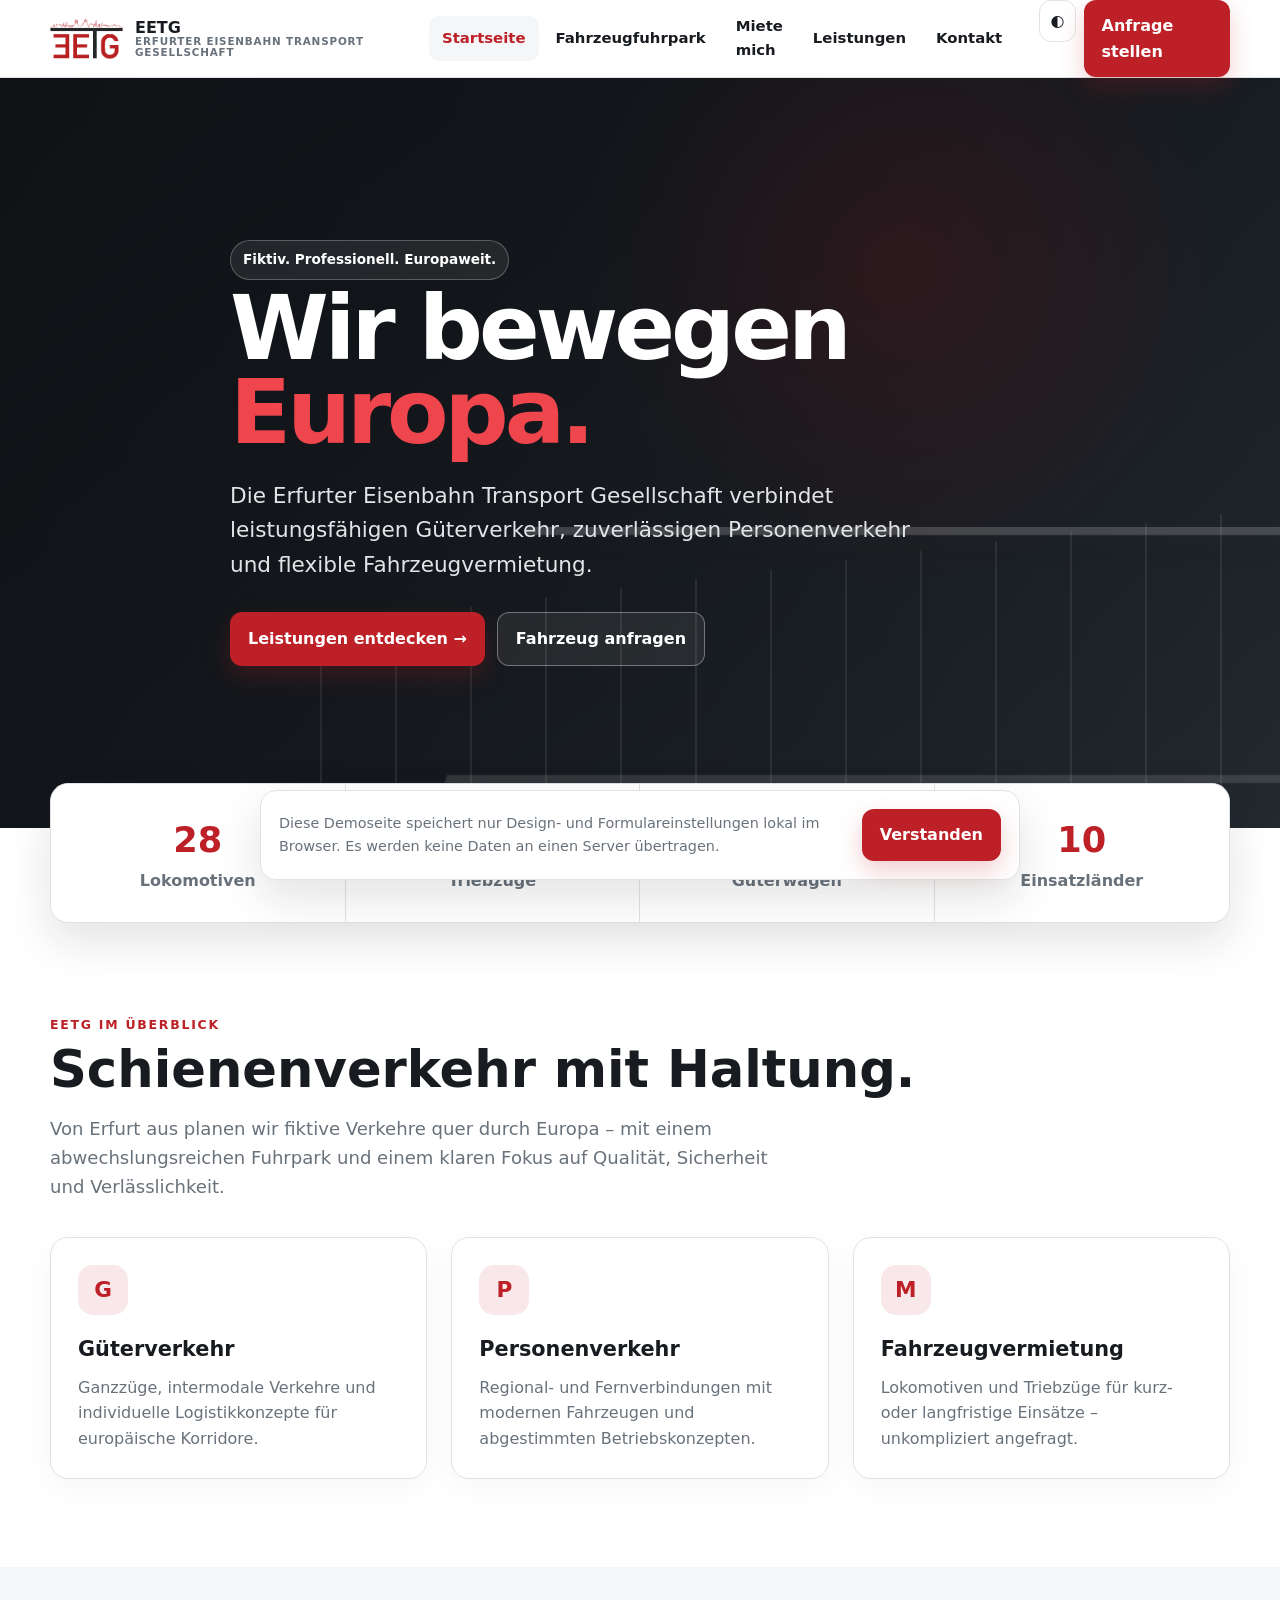
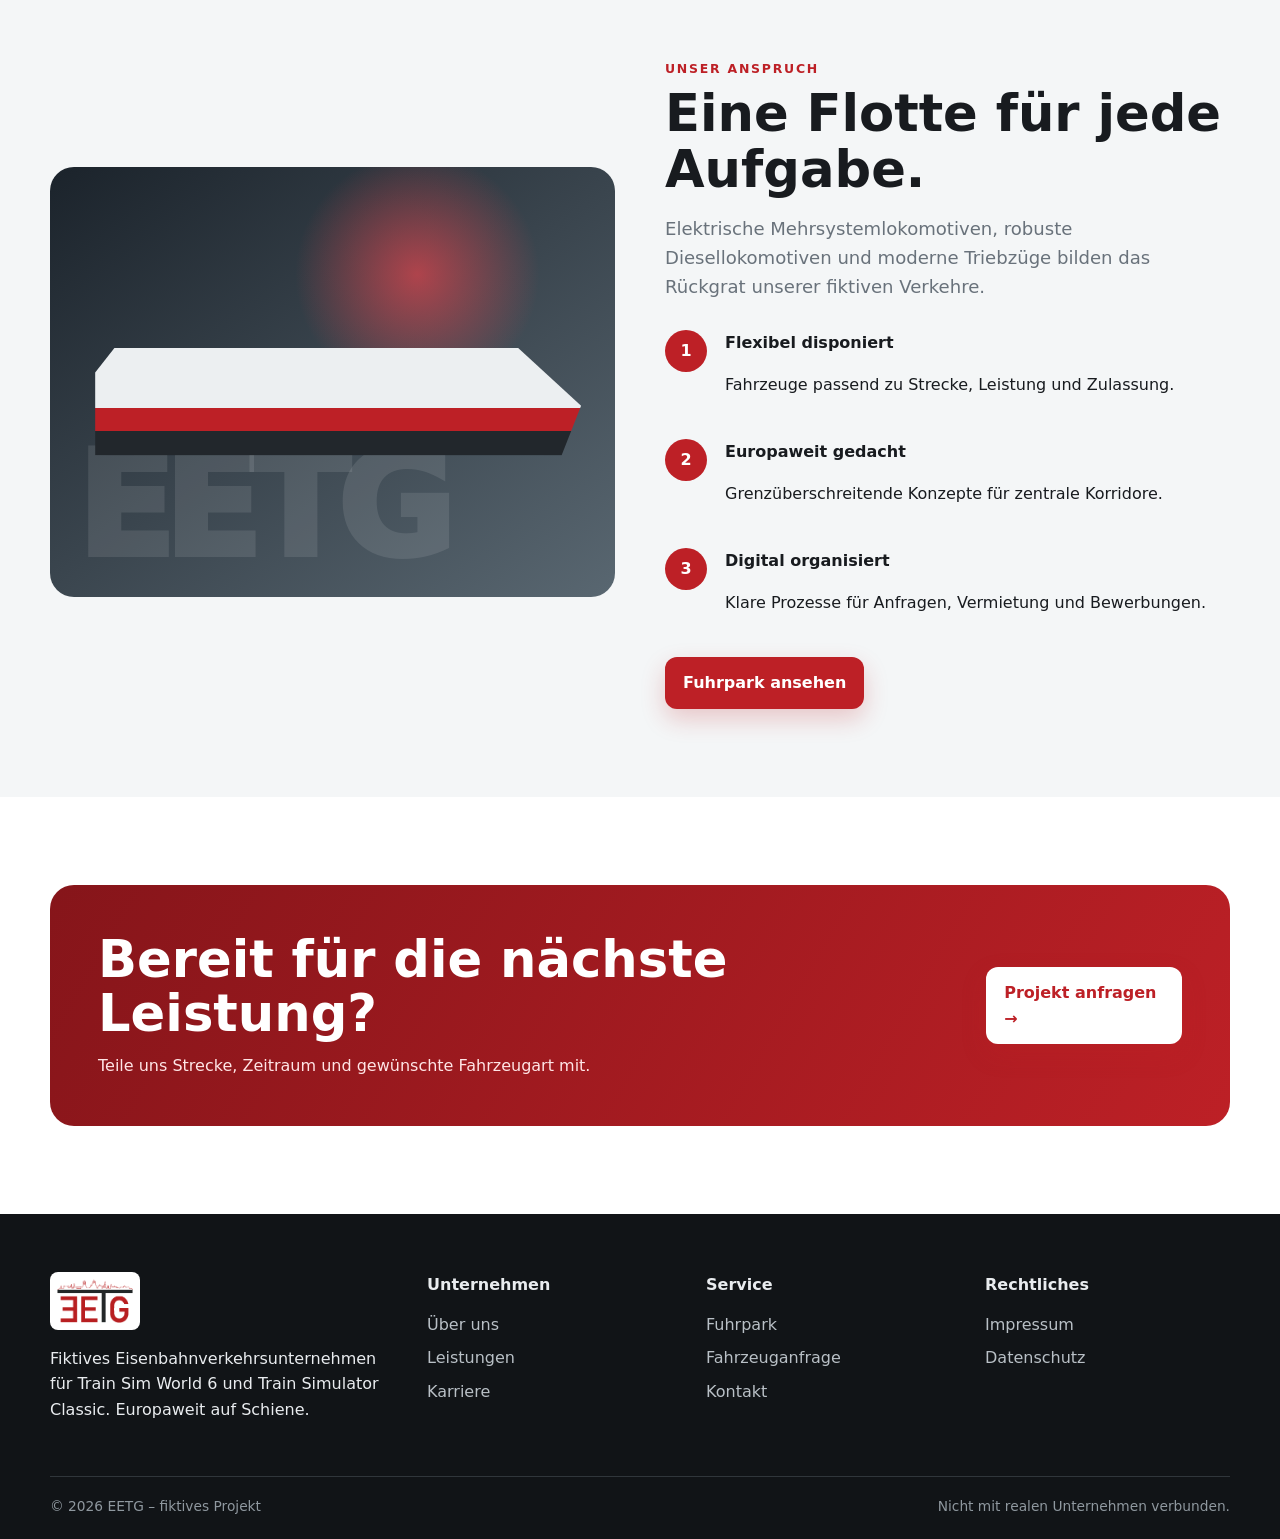
==== index.html @ 526b8f8b "Add files via upload" ====
<!doctype html><html lang="de"><head><meta charset="utf-8"><meta name="viewport" content="width=device-width,initial-scale=1"><meta name="description" content="EETG – fiktives europäisches Eisenbahnverkehrsunternehmen für Güterverkehr, Personenverkehr und Fahrzeugvermietung."><title>Startseite | EETG</title><meta name="theme-color" content="#b5121b"><meta name="robots" content="index,follow"><link rel="icon" href="./favicon.ico" sizes="any"><link rel="icon" type="image/png" sizes="32x32" href="./assets/img/favicon-32x32.png"><link rel="apple-touch-icon" href="./assets/img/apple-touch-icon.png"><link rel="manifest" href="./manifest.webmanifest"><meta property="og:type" content="website"><meta property="og:locale" content="de_DE"><meta property="og:site_name" content="EETG"><meta property="og:title" content="Startseite | EETG"><meta property="og:description" content="EETG – fiktives europäisches Eisenbahnverkehrsunternehmen für Güterverkehr, Personenverkehr und Fahrzeugvermietung."><meta property="og:image" content="assets/img/icon-512.png"><meta name="twitter:card" content="summary_large_image"><link rel="stylesheet" href="./assets/css/style.css"></head><body><header class="header"><div class="container nav"><a class="brand" href="index.html"><img src="./assets/img/eetg-logo.png" alt="EETG Logo"><span class="brand-text">EETG<small>ERFURTER EISENBAHN TRANSPORT GESELLSCHAFT</small></span></a><nav class="nav-links"><a href="index.html">Startseite</a><a href="fuhrpark.html">Fahrzeugfuhrpark</a><a href="miete.html">Miete mich</a><a href="leistungen.html">Leistungen</a><a href="kontakt.html">Kontakt</a></nav><div class="nav-actions"><button class="icon-btn" id="themeToggle" aria-label="Farbschema wechseln">◐</button><a class="cta" href="kontakt.html">Anfrage stellen</a><button class="menu-btn" id="menuToggle" aria-label="Menü öffnen">☰</button></div></div></header><main><section class="hero"><div class="container hero-content"><span class="hero-badge"><i></i> Fiktiv. Professionell. Europaweit.</span><h1>Wir bewegen<br><span>Europa.</span></h1><p>Die Erfurter Eisenbahn Transport Gesellschaft verbindet leistungsfähigen Güterverkehr, zuverlässigen Personenverkehr und flexible Fahrzeugvermietung.</p><div class="hero-actions"><a class="cta" href="leistungen.html">Leistungen entdecken →</a><a class="cta secondary" href="miete.html">Fahrzeug anfragen</a></div></div></section>
<div class="stats"><div class="container stats-panel"><div class="stat"><strong>28</strong><span>Lokomotiven</span></div><div class="stat"><strong>16</strong><span>Triebzüge</span></div><div class="stat"><strong>420</strong><span>Güterwagen</span></div><div class="stat"><strong>10</strong><span>Einsatzländer</span></div></div></div>
<section class="section" id="unternehmen"><div class="container"><span class="eyebrow">EETG im Überblick</span><h2 class="section-title">Schienenverkehr mit Haltung.</h2><p class="lead">Von Erfurt aus planen wir fiktive Verkehre quer durch Europa – mit einem abwechslungsreichen Fuhrpark und einem klaren Fokus auf Qualität, Sicherheit und Verlässlichkeit.</p><div class="grid grid-3" style="margin-top:35px"><article class="card reveal"><div class="icon">G</div><h3>Güterverkehr</h3><p>Ganzzüge, intermodale Verkehre und individuelle Logistikkonzepte für europäische Korridore.</p></article><article class="card reveal"><div class="icon">P</div><h3>Personenverkehr</h3><p>Regional- und Fernverbindungen mit modernen Fahrzeugen und abgestimmten Betriebskonzepten.</p></article><article class="card reveal"><div class="icon">M</div><h3>Fahrzeugvermietung</h3><p>Lokomotiven und Triebzüge für kurz- oder langfristige Einsätze – unkompliziert angefragt.</p></article></div></div></section>
<section class="section section-soft"><div class="container feature-line"><div class="visual reveal"></div><div class="reveal"><span class="eyebrow">Unser Anspruch</span><h2 class="section-title">Eine Flotte für jede Aufgabe.</h2><p class="lead">Elektrische Mehrsystemlokomotiven, robuste Diesellokomotiven und moderne Triebzüge bilden das Rückgrat unserer fiktiven Verkehre.</p><div class="steps" style="margin-top:28px"><div class="step"><div><b>Flexibel disponiert</b><p>Fahrzeuge passend zu Strecke, Leistung und Zulassung.</p></div></div><div class="step"><div><b>Europaweit gedacht</b><p>Grenzüberschreitende Konzepte für zentrale Korridore.</p></div></div><div class="step"><div><b>Digital organisiert</b><p>Klare Prozesse für Anfragen, Vermietung und Bewerbungen.</p></div></div></div><a class="cta" href="fuhrpark.html">Fuhrpark ansehen</a></div></div></section>
<section class="section"><div class="container banner reveal"><div><h2>Bereit für die nächste Leistung?</h2><p>Teile uns Strecke, Zeitraum und gewünschte Fahrzeugart mit.</p></div><a class="cta" href="kontakt.html">Projekt anfragen →</a></div></section></main><footer class="footer"><div class="container"><div class="footer-grid"><div><img src="./assets/img/eetg-logo.png" alt="EETG"><p>Fiktives Eisenbahnverkehrsunternehmen für Train Sim World 6 und Train Simulator Classic. Europaweit auf Schiene.</p></div><div><h4>Unternehmen</h4><a href="index.html#unternehmen">Über uns</a><a href="leistungen.html">Leistungen</a><a href="kontakt.html#bewerbung">Karriere</a></div><div><h4>Service</h4><a href="fuhrpark.html">Fuhrpark</a><a href="miete.html">Fahrzeuganfrage</a><a href="kontakt.html">Kontakt</a></div><div><h4>Rechtliches</h4><a href="impressum.html">Impressum</a><a href="datenschutz.html">Datenschutz</a></div></div><div class="footer-bottom"><span>© 2026 EETG – fiktives Projekt</span><span>Nicht mit realen Unternehmen verbunden.</span></div></div></footer><button class="to-top" id="toTop" aria-label="Nach oben">↑</button><div class="cookie" id="cookie"><p>Diese Demoseite speichert nur Design- und Formulareinstellungen lokal im Browser. Es werden keine Daten an einen Server übertragen.</p><button class="cta" id="cookieAccept">Verstanden</button></div><script src="./assets/data/seiten/startseite.js"></script><script src="./assets/js/content-loader.js"></script><script src="./assets/js/app.js"></script></body></html>
---- assets/css/style.css ----
/* EETG Corporate Website */
:root{--red:#bd2026;--red-dark:#86151a;--ink:#181b1f;--steel:#343a40;--muted:#69727b;--line:#dfe3e6;--paper:#fff;--soft:#f4f6f7;--success:#138a57;--shadow:0 18px 45px rgba(24,27,31,.12);--radius:18px;--header:78px}
*{box-sizing:border-box}html{scroll-behavior:smooth}body{margin:0;font-family:Inter,ui-sans-serif,system-ui,-apple-system,"Segoe UI",sans-serif;color:var(--ink);background:var(--paper);line-height:1.6}body.dark{--ink:#f5f6f7;--steel:#d8dde1;--muted:#aeb6bd;--line:#343a40;--paper:#111417;--soft:#1b2025;--shadow:0 18px 45px rgba(0,0,0,.35)}a{color:inherit;text-decoration:none}img{max-width:100%;display:block}button,input,select,textarea{font:inherit}.container{width:min(1180px,calc(100% - 40px));margin:auto}.section{padding:88px 0}.section-soft{background:var(--soft)}.eyebrow{color:var(--red);font-weight:800;letter-spacing:.14em;text-transform:uppercase;font-size:.78rem}.section-title{font-size:clamp(2rem,4vw,3.35rem);line-height:1.08;margin:.35rem 0 1rem}.lead{font-size:1.13rem;color:var(--muted);max-width:750px}.grid{display:grid;gap:24px}.grid-3{grid-template-columns:repeat(3,1fr)}.grid-2{grid-template-columns:repeat(2,1fr)}
.header{position:sticky;top:0;z-index:50;height:var(--header);background:color-mix(in srgb,var(--paper) 92%,transparent);backdrop-filter:blur(18px);border-bottom:1px solid var(--line)}.nav{height:100%;display:flex;align-items:center;justify-content:space-between;gap:24px}.brand{display:flex;align-items:center;gap:12px;font-weight:900}.brand img{width:73px;height:42px;object-fit:contain}.brand-text{line-height:1}.brand-text small{display:block;font-size:.65rem;color:var(--muted);letter-spacing:.08em}.nav-links{display:flex;align-items:center;gap:4px}.nav-links a{padding:11px 13px;border-radius:10px;font-weight:700;font-size:.93rem}.nav-links a:hover,.nav-links a.active{background:var(--soft);color:var(--red)}.nav-actions{display:flex;gap:8px}.icon-btn,.menu-btn{width:42px;height:42px;border:1px solid var(--line);border-radius:12px;background:var(--paper);color:var(--ink);cursor:pointer;display:grid;place-items:center}.menu-btn{display:none}.cta{display:inline-flex;align-items:center;justify-content:center;gap:9px;padding:13px 18px;border-radius:12px;background:var(--red);color:white;font-weight:800;border:0;cursor:pointer;box-shadow:0 10px 24px rgba(189,32,38,.22)}.cta:hover{background:var(--red-dark);transform:translateY(-1px)}.cta.secondary{background:transparent;color:var(--ink);border:1px solid var(--line);box-shadow:none}.cta.secondary:hover{border-color:var(--red);color:var(--red)}
.hero{min-height:calc(92vh - var(--header));display:flex;align-items:center;position:relative;overflow:hidden;background:linear-gradient(115deg,rgba(15,18,21,.93),rgba(15,18,21,.58)),radial-gradient(circle at 70% 25%,rgba(189,32,38,.52),transparent 30%),linear-gradient(145deg,#111820,#3e4852);color:white}.hero:before{content:"";position:absolute;inset:auto -10% -34% 25%;height:70%;transform:skewY(-7deg);background:repeating-linear-gradient(90deg,rgba(255,255,255,.08) 0 2px,transparent 2px 75px)}.hero:after{content:"";position:absolute;right:-6%;bottom:6%;width:68%;height:32%;border-top:8px solid rgba(255,255,255,.18);border-bottom:8px solid rgba(255,255,255,.12);transform:skewX(-18deg);filter:drop-shadow(0 25px 10px rgba(0,0,0,.35))}.hero-content{position:relative;z-index:2;max-width:820px;padding:80px 0}.hero h1{font-size:clamp(3rem,7vw,6.25rem);line-height:.94;margin:.4rem 0 1.5rem;letter-spacing:-.045em}.hero h1 span{color:#ef454d}.hero p{font-size:clamp(1.05rem,2vw,1.35rem);max-width:680px;color:#e2e5e8}.hero-actions{display:flex;gap:12px;flex-wrap:wrap;margin-top:30px}.hero .cta.secondary{color:white;border-color:rgba(255,255,255,.35);background:rgba(255,255,255,.07)}.hero-badge{display:inline-flex;gap:10px;align-items:center;border:1px solid rgba(255,255,255,.25);background:rgba(255,255,255,.08);padding:8px 12px;border-radius:999px;font-weight:700;font-size:.85rem}.hero-badge i{width:8px;height:8px;border-radius:50%;background:#53d68b;box-shadow:0 0 0 5px rgba(83,214,139,.15)}
.card{background:var(--paper);border:1px solid var(--line);border-radius:var(--radius);padding:27px;box-shadow:0 8px 30px rgba(24,27,31,.04);transition:.25s}.card:hover{transform:translateY(-5px);box-shadow:var(--shadow);border-color:color-mix(in srgb,var(--red) 35%,var(--line))}.icon{width:50px;height:50px;border-radius:15px;display:grid;place-items:center;background:rgba(189,32,38,.1);color:var(--red);font-size:1.35rem;font-weight:900}.card h3{margin:18px 0 8px;font-size:1.3rem}.card p{color:var(--muted);margin:0}.stats{margin-top:-45px;position:relative;z-index:4}.stats-panel{background:var(--paper);border:1px solid var(--line);box-shadow:var(--shadow);border-radius:var(--radius);display:grid;grid-template-columns:repeat(4,1fr);overflow:hidden}.stat{padding:28px;text-align:center;border-right:1px solid var(--line)}.stat:last-child{border-right:0}.stat strong{display:block;color:var(--red);font-size:2.2rem}.stat span{font-weight:700;color:var(--muted)}
.page-hero{padding:92px 0 66px;background:linear-gradient(115deg,#171b20,#343b43);color:white;position:relative;overflow:hidden}.page-hero:after{content:"";position:absolute;right:-10%;top:-80%;width:55%;height:240%;background:linear-gradient(90deg,transparent,rgba(189,32,38,.32));transform:rotate(20deg)}.page-hero .container{position:relative;z-index:2}.page-hero h1{font-size:clamp(2.7rem,6vw,5rem);line-height:1;margin:.4rem 0 1rem}.breadcrumbs{color:#cdd2d6;font-weight:600;font-size:.9rem}.breadcrumbs a{color:white}
.vehicle-toolbar{display:flex;gap:12px;justify-content:space-between;align-items:center;margin:28px 0}.search{position:relative;flex:1;max-width:440px}.search input{width:100%;padding:14px 16px 14px 44px;border:1px solid var(--line);border-radius:12px;background:var(--paper);color:var(--ink)}.search span{position:absolute;left:16px;top:13px}.filters{display:flex;gap:8px;flex-wrap:wrap}.filter-btn{border:1px solid var(--line);background:var(--paper);color:var(--ink);padding:10px 14px;border-radius:999px;cursor:pointer;font-weight:700}.filter-btn.active,.filter-btn:hover{background:var(--red);color:white;border-color:var(--red)}.vehicle-grid{display:grid;grid-template-columns:repeat(3,1fr);gap:24px}.vehicle{padding:0;overflow:hidden}.vehicle-art{height:210px;position:relative;background:linear-gradient(145deg,#26313a,#606e78);overflow:hidden}.vehicle-art:before{content:"";position:absolute;width:78%;height:42%;left:11%;bottom:22%;background:linear-gradient(#d9dde0 0 55%,#b41d23 55% 76%,#262b30 76%);clip-path:polygon(6% 15%,82% 15%,100% 50%,95% 100%,0 100%,0 32%);box-shadow:0 18px 20px rgba(0,0,0,.34)}.vehicle-art:after{content:"";position:absolute;left:15%;right:4%;bottom:15%;height:5px;background:#101315;box-shadow:0 14px 0 #101315}.vehicle[data-type="diesel"] .vehicle-art{background:linear-gradient(145deg,#4a3324,#97704d)}.vehicle[data-type="trainset"] .vehicle-art{background:linear-gradient(145deg,#29364d,#6680a0)}.vehicle-body{padding:24px}.vehicle-meta{display:flex;justify-content:space-between;gap:12px;color:var(--muted);font-size:.88rem}.tag{display:inline-flex;padding:5px 9px;border-radius:999px;background:rgba(189,32,38,.1);color:var(--red);font-weight:800;font-size:.75rem}.specs{display:grid;grid-template-columns:1fr 1fr;gap:10px;margin:18px 0}.spec{padding:10px;border-radius:10px;background:var(--soft);font-size:.86rem}.spec strong{display:block}.vehicle-actions{display:flex;gap:8px}.vehicle-actions .cta{flex:1;padding:11px 12px}
.form-shell{display:grid;grid-template-columns:.85fr 1.3fr;gap:32px;align-items:start}.form-info{position:sticky;top:105px}.form-card{background:var(--paper);border:1px solid var(--line);border-radius:var(--radius);padding:32px;box-shadow:var(--shadow)}.form-grid{display:grid;grid-template-columns:1fr 1fr;gap:18px}.field{display:flex;flex-direction:column;gap:7px}.field.full{grid-column:1/-1}.field label{font-weight:800;font-size:.9rem}.field input,.field select,.field textarea{width:100%;padding:13px 14px;border:1px solid var(--line);border-radius:11px;background:var(--paper);color:var(--ink);outline:none}.field input:focus,.field select:focus,.field textarea:focus{border-color:var(--red);box-shadow:0 0 0 4px rgba(189,32,38,.11)}.field textarea{min-height:130px;resize:vertical}.check{display:flex;gap:10px;align-items:flex-start;color:var(--muted);font-size:.88rem}.notice{padding:14px 16px;border-radius:11px;background:rgba(19,138,87,.1);color:var(--success);font-weight:700;display:none;margin-bottom:18px}.notice.show{display:block}.tabs{display:flex;gap:8px;flex-wrap:wrap;margin-bottom:24px}.tab-btn{padding:11px 14px;border:1px solid var(--line);background:var(--paper);color:var(--ink);border-radius:10px;font-weight:800;cursor:pointer}.tab-btn.active{background:var(--red);border-color:var(--red);color:white}.tab-panel{display:none}.tab-panel.active{display:block}.steps{counter-reset:step}.step{display:flex;gap:18px;margin:0 0 26px}.step:before{counter-increment:step;content:counter(step);flex:0 0 42px;height:42px;border-radius:50%;display:grid;place-items:center;background:var(--red);color:#fff;font-weight:900}.contact-list{display:grid;gap:14px;margin-top:24px}.contact-item{display:flex;gap:14px;align-items:flex-start}.contact-item b{display:block}.contact-item span{color:var(--muted)}
.banner{border-radius:24px;padding:48px;background:linear-gradient(120deg,var(--red-dark),var(--red));color:white;display:flex;justify-content:space-between;align-items:center;gap:24px}.banner h2{font-size:clamp(2rem,4vw,3.2rem);line-height:1.05;margin:0 0 12px}.banner p{margin:0;color:#ffe5e6}.banner .cta{background:white;color:var(--red)}.feature-line{display:grid;grid-template-columns:1fr 1fr;gap:50px;align-items:center}.visual{height:430px;border-radius:24px;background:radial-gradient(circle at 65% 25%,rgba(239,69,77,.65),transparent 25%),linear-gradient(145deg,#1b232b,#596771);position:relative;overflow:hidden}.visual:before{content:"EETG";position:absolute;bottom:-25px;left:25px;font-weight:950;font-size:9rem;color:rgba(255,255,255,.10);letter-spacing:-.08em}.visual:after{content:"";position:absolute;width:86%;height:25%;left:8%;top:42%;background:linear-gradient(#eceff1 0 56%,#bd2026 56% 78%,#22272c 78%);clip-path:polygon(4% 0,87% 0,100% 54%,96% 100%,0 100%,0 23%);box-shadow:0 30px 25px rgba(0,0,0,.35)}
.footer{background:#111417;color:#e9ecef;padding:58px 0 22px}.footer-grid{display:grid;grid-template-columns:1.4fr 1fr 1fr 1fr;gap:34px}.footer img{width:90px;background:white;padding:7px;border-radius:8px}.footer h4{margin:0 0 14px}.footer a{display:block;color:#b9c0c6;margin:8px 0}.footer a:hover{color:white}.footer-bottom{border-top:1px solid #30363b;margin-top:38px;padding-top:18px;color:#8f989f;font-size:.86rem;display:flex;justify-content:space-between}.cookie{position:fixed;left:20px;right:20px;bottom:20px;z-index:80;max-width:760px;margin:auto;background:var(--paper);border:1px solid var(--line);border-radius:16px;box-shadow:var(--shadow);padding:18px;display:flex;align-items:center;gap:20px}.cookie.hidden{display:none}.cookie p{margin:0;color:var(--muted);font-size:.9rem}.to-top{position:fixed;right:20px;bottom:20px;width:46px;height:46px;border-radius:50%;background:var(--red);color:#fff;border:0;cursor:pointer;display:none;z-index:30}.to-top.show{display:block}.reveal{opacity:0;transform:translateY(18px);transition:.6s}.reveal.visible{opacity:1;transform:none}.legal{max-width:850px}.legal h2{margin-top:35px}.empty{grid-column:1/-1;padding:50px;text-align:center;border:1px dashed var(--line);border-radius:var(--radius);color:var(--muted)}
@media(max-width:940px){.nav-links{position:fixed;left:20px;right:20px;top:88px;display:none;flex-direction:column;align-items:stretch;padding:16px;background:var(--paper);border:1px solid var(--line);border-radius:16px;box-shadow:var(--shadow)}.nav-links.open{display:flex}.menu-btn{display:grid}.nav-actions .cta{display:none}.grid-3,.vehicle-grid{grid-template-columns:1fr 1fr}.stats-panel{grid-template-columns:1fr 1fr}.stat:nth-child(2){border-right:0}.stat:nth-child(-n+2){border-bottom:1px solid var(--line)}.form-shell,.feature-line{grid-template-columns:1fr}.form-info{position:static}.footer-grid{grid-template-columns:1fr 1fr}}
@media(max-width:650px){.container{width:min(100% - 28px,1180px)}.section{padding:64px 0}.brand-text{display:none}.hero{min-height:78vh}.hero h1{font-size:3.2rem}.grid-3,.grid-2,.vehicle-grid,.form-grid{grid-template-columns:1fr}.stats{margin-top:-25px}.stats-panel{grid-template-columns:1fr 1fr}.stat{padding:20px 10px}.stat strong{font-size:1.7rem}.vehicle-toolbar{align-items:stretch;flex-direction:column}.banner{padding:32px;align-items:flex-start;flex-direction:column}.footer-grid{grid-template-columns:1fr}.footer-bottom{flex-direction:column;gap:8px}.cookie{align-items:stretch;flex-direction:column}.visual{height:300px}.page-hero{padding:70px 0 48px}}

.vehicle-art[data-has-image="true"]{background-size:cover;background-position:center}.vehicle-art[data-has-image="true"]:before,.vehicle-art[data-has-image="true"]:after{display:none}
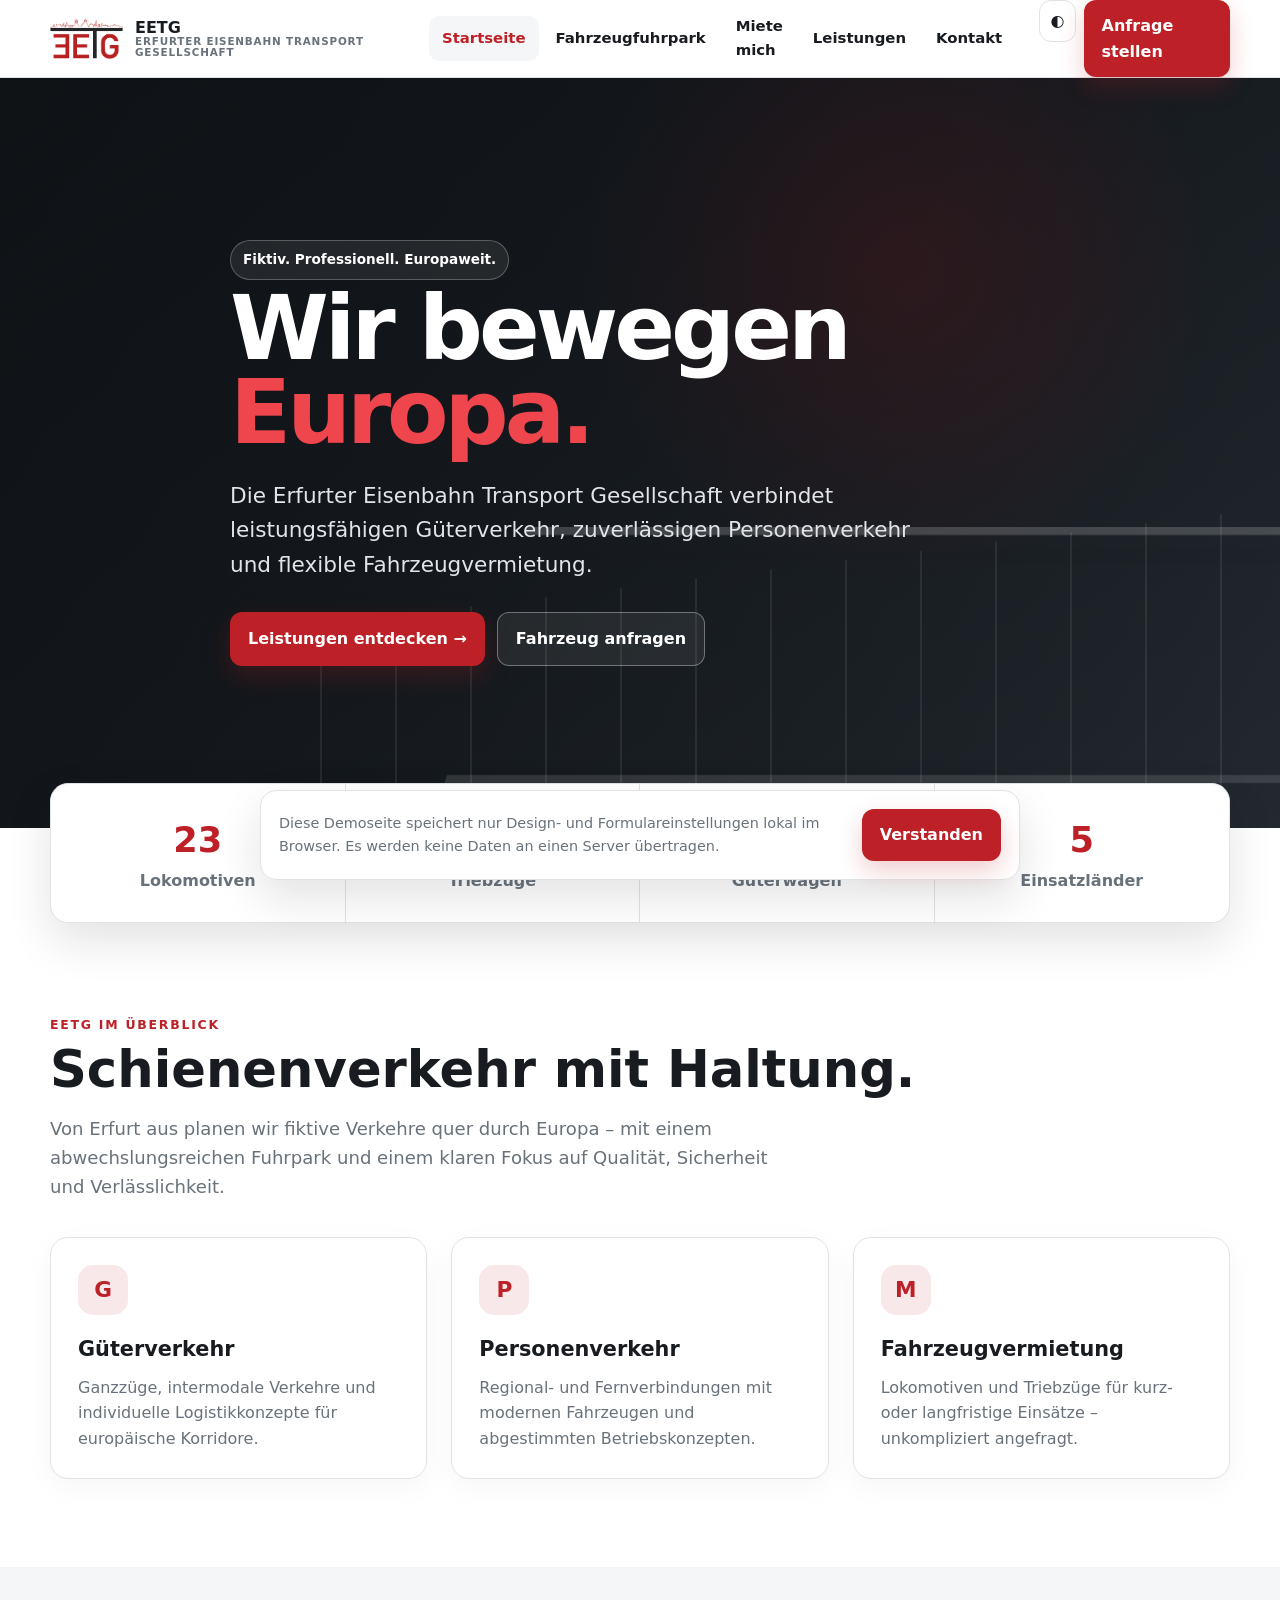
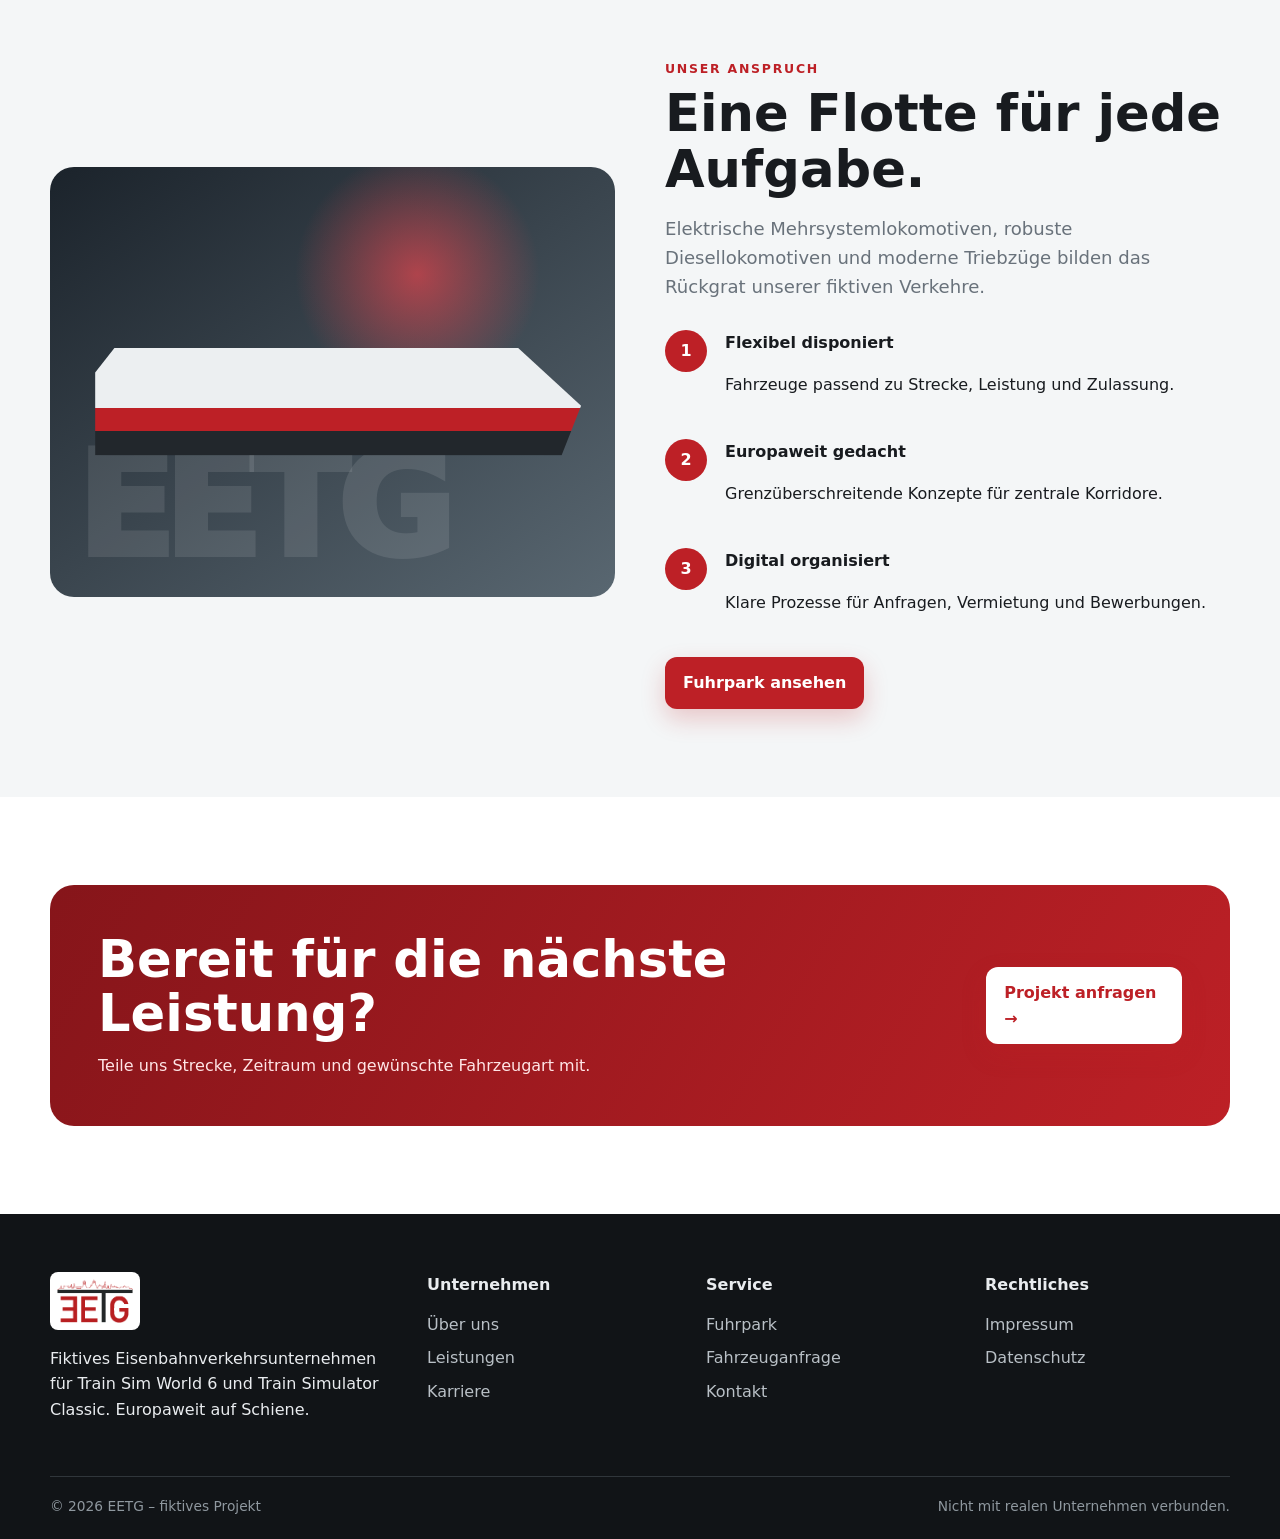
==== commit 25dfc9dc: "Update index.html" ====
--- a/index.html
+++ b/index.html
@@ -1,5 +1,5 @@
 <!doctype html><html lang="de"><head><meta charset="utf-8"><meta name="viewport" content="width=device-width,initial-scale=1"><meta name="description" content="EETG – fiktives europäisches Eisenbahnverkehrsunternehmen für Güterverkehr, Personenverkehr und Fahrzeugvermietung."><title>Startseite | EETG</title><meta name="theme-color" content="#b5121b"><meta name="robots" content="index,follow"><link rel="icon" href="./favicon.ico" sizes="any"><link rel="icon" type="image/png" sizes="32x32" href="./assets/img/favicon-32x32.png"><link rel="apple-touch-icon" href="./assets/img/apple-touch-icon.png"><link rel="manifest" href="./manifest.webmanifest"><meta property="og:type" content="website"><meta property="og:locale" content="de_DE"><meta property="og:site_name" content="EETG"><meta property="og:title" content="Startseite | EETG"><meta property="og:description" content="EETG – fiktives europäisches Eisenbahnverkehrsunternehmen für Güterverkehr, Personenverkehr und Fahrzeugvermietung."><meta property="og:image" content="assets/img/icon-512.png"><meta name="twitter:card" content="summary_large_image"><link rel="stylesheet" href="./assets/css/style.css"></head><body><header class="header"><div class="container nav"><a class="brand" href="index.html"><img src="./assets/img/eetg-logo.png" alt="EETG Logo"><span class="brand-text">EETG<small>ERFURTER EISENBAHN TRANSPORT GESELLSCHAFT</small></span></a><nav class="nav-links"><a href="index.html">Startseite</a><a href="fuhrpark.html">Fahrzeugfuhrpark</a><a href="miete.html">Miete mich</a><a href="leistungen.html">Leistungen</a><a href="kontakt.html">Kontakt</a></nav><div class="nav-actions"><button class="icon-btn" id="themeToggle" aria-label="Farbschema wechseln">◐</button><a class="cta" href="kontakt.html">Anfrage stellen</a><button class="menu-btn" id="menuToggle" aria-label="Menü öffnen">☰</button></div></div></header><main><section class="hero"><div class="container hero-content"><span class="hero-badge"><i></i> Fiktiv. Professionell. Europaweit.</span><h1>Wir bewegen<br><span>Europa.</span></h1><p>Die Erfurter Eisenbahn Transport Gesellschaft verbindet leistungsfähigen Güterverkehr, zuverlässigen Personenverkehr und flexible Fahrzeugvermietung.</p><div class="hero-actions"><a class="cta" href="leistungen.html">Leistungen entdecken →</a><a class="cta secondary" href="miete.html">Fahrzeug anfragen</a></div></div></section>
-<div class="stats"><div class="container stats-panel"><div class="stat"><strong>28</strong><span>Lokomotiven</span></div><div class="stat"><strong>16</strong><span>Triebzüge</span></div><div class="stat"><strong>420</strong><span>Güterwagen</span></div><div class="stat"><strong>10</strong><span>Einsatzländer</span></div></div></div>
+<div class="stats"><div class="container stats-panel"><div class="stat"><strong>33</strong><span>Lokomotiven</span></div><div class="stat"><strong>5</strong><span>Triebzüge</span></div><div class="stat"><strong>149</strong><span>Güterwagen</span></div><div class="stat"><strong>10</strong><span>Einsatzländer</span></div></div></div>
 <section class="section" id="unternehmen"><div class="container"><span class="eyebrow">EETG im Überblick</span><h2 class="section-title">Schienenverkehr mit Haltung.</h2><p class="lead">Von Erfurt aus planen wir fiktive Verkehre quer durch Europa – mit einem abwechslungsreichen Fuhrpark und einem klaren Fokus auf Qualität, Sicherheit und Verlässlichkeit.</p><div class="grid grid-3" style="margin-top:35px"><article class="card reveal"><div class="icon">G</div><h3>Güterverkehr</h3><p>Ganzzüge, intermodale Verkehre und individuelle Logistikkonzepte für europäische Korridore.</p></article><article class="card reveal"><div class="icon">P</div><h3>Personenverkehr</h3><p>Regional- und Fernverbindungen mit modernen Fahrzeugen und abgestimmten Betriebskonzepten.</p></article><article class="card reveal"><div class="icon">M</div><h3>Fahrzeugvermietung</h3><p>Lokomotiven und Triebzüge für kurz- oder langfristige Einsätze – unkompliziert angefragt.</p></article></div></div></section>
 <section class="section section-soft"><div class="container feature-line"><div class="visual reveal"></div><div class="reveal"><span class="eyebrow">Unser Anspruch</span><h2 class="section-title">Eine Flotte für jede Aufgabe.</h2><p class="lead">Elektrische Mehrsystemlokomotiven, robuste Diesellokomotiven und moderne Triebzüge bilden das Rückgrat unserer fiktiven Verkehre.</p><div class="steps" style="margin-top:28px"><div class="step"><div><b>Flexibel disponiert</b><p>Fahrzeuge passend zu Strecke, Leistung und Zulassung.</p></div></div><div class="step"><div><b>Europaweit gedacht</b><p>Grenzüberschreitende Konzepte für zentrale Korridore.</p></div></div><div class="step"><div><b>Digital organisiert</b><p>Klare Prozesse für Anfragen, Vermietung und Bewerbungen.</p></div></div></div><a class="cta" href="fuhrpark.html">Fuhrpark ansehen</a></div></div></section>
-<section class="section"><div class="container banner reveal"><div><h2>Bereit für die nächste Leistung?</h2><p>Teile uns Strecke, Zeitraum und gewünschte Fahrzeugart mit.</p></div><a class="cta" href="kontakt.html">Projekt anfragen →</a></div></section></main><footer class="footer"><div class="container"><div class="footer-grid"><div><img src="./assets/img/eetg-logo.png" alt="EETG"><p>Fiktives Eisenbahnverkehrsunternehmen für Train Sim World 6 und Train Simulator Classic. Europaweit auf Schiene.</p></div><div><h4>Unternehmen</h4><a href="index.html#unternehmen">Über uns</a><a href="leistungen.html">Leistungen</a><a href="kontakt.html#bewerbung">Karriere</a></div><div><h4>Service</h4><a href="fuhrpark.html">Fuhrpark</a><a href="miete.html">Fahrzeuganfrage</a><a href="kontakt.html">Kontakt</a></div><div><h4>Rechtliches</h4><a href="impressum.html">Impressum</a><a href="datenschutz.html">Datenschutz</a></div></div><div class="footer-bottom"><span>© 2026 EETG – fiktives Projekt</span><span>Nicht mit realen Unternehmen verbunden.</span></div></div></footer><button class="to-top" id="toTop" aria-label="Nach oben">↑</button><div class="cookie" id="cookie"><p>Diese Demoseite speichert nur Design- und Formulareinstellungen lokal im Browser. Es werden keine Daten an einen Server übertragen.</p><button class="cta" id="cookieAccept">Verstanden</button></div><script src="./assets/data/seiten/startseite.js"></script><script src="./assets/js/content-loader.js"></script><script src="./assets/js/app.js"></script></body></html>+<section class="section"><div class="container banner reveal"><div><h2>Bereit für die nächste Leistung?</h2><p>Teile uns Strecke, Zeitraum und gewünschte Fahrzeugart mit.</p></div><a class="cta" href="kontakt.html">Projekt anfragen →</a></div></section></main><footer class="footer"><div class="container"><div class="footer-grid"><div><img src="./assets/img/eetg-logo.png" alt="EETG"><p>Fiktives Eisenbahnverkehrsunternehmen für Train Sim World 6 und Train Simulator Classic. Europaweit auf Schiene.</p></div><div><h4>Unternehmen</h4><a href="index.html#unternehmen">Über uns</a><a href="leistungen.html">Leistungen</a><a href="kontakt.html#bewerbung">Karriere</a></div><div><h4>Service</h4><a href="fuhrpark.html">Fuhrpark</a><a href="miete.html">Fahrzeuganfrage</a><a href="kontakt.html">Kontakt</a></div><div><h4>Rechtliches</h4><a href="impressum.html">Impressum</a><a href="datenschutz.html">Datenschutz</a></div></div><div class="footer-bottom"><span>© 2026 EETG – fiktives Projekt</span><span>Nicht mit realen Unternehmen verbunden.</span></div></div></footer><button class="to-top" id="toTop" aria-label="Nach oben">↑</button><div class="cookie" id="cookie"><p>Diese Demoseite speichert nur Design- und Formulareinstellungen lokal im Browser. Es werden keine Daten an einen Server übertragen.</p><button class="cta" id="cookieAccept">Verstanden</button></div><script src="./assets/data/seiten/startseite.js"></script><script src="./assets/js/content-loader.js"></script><script src="./assets/js/app.js"></script></body></html>
